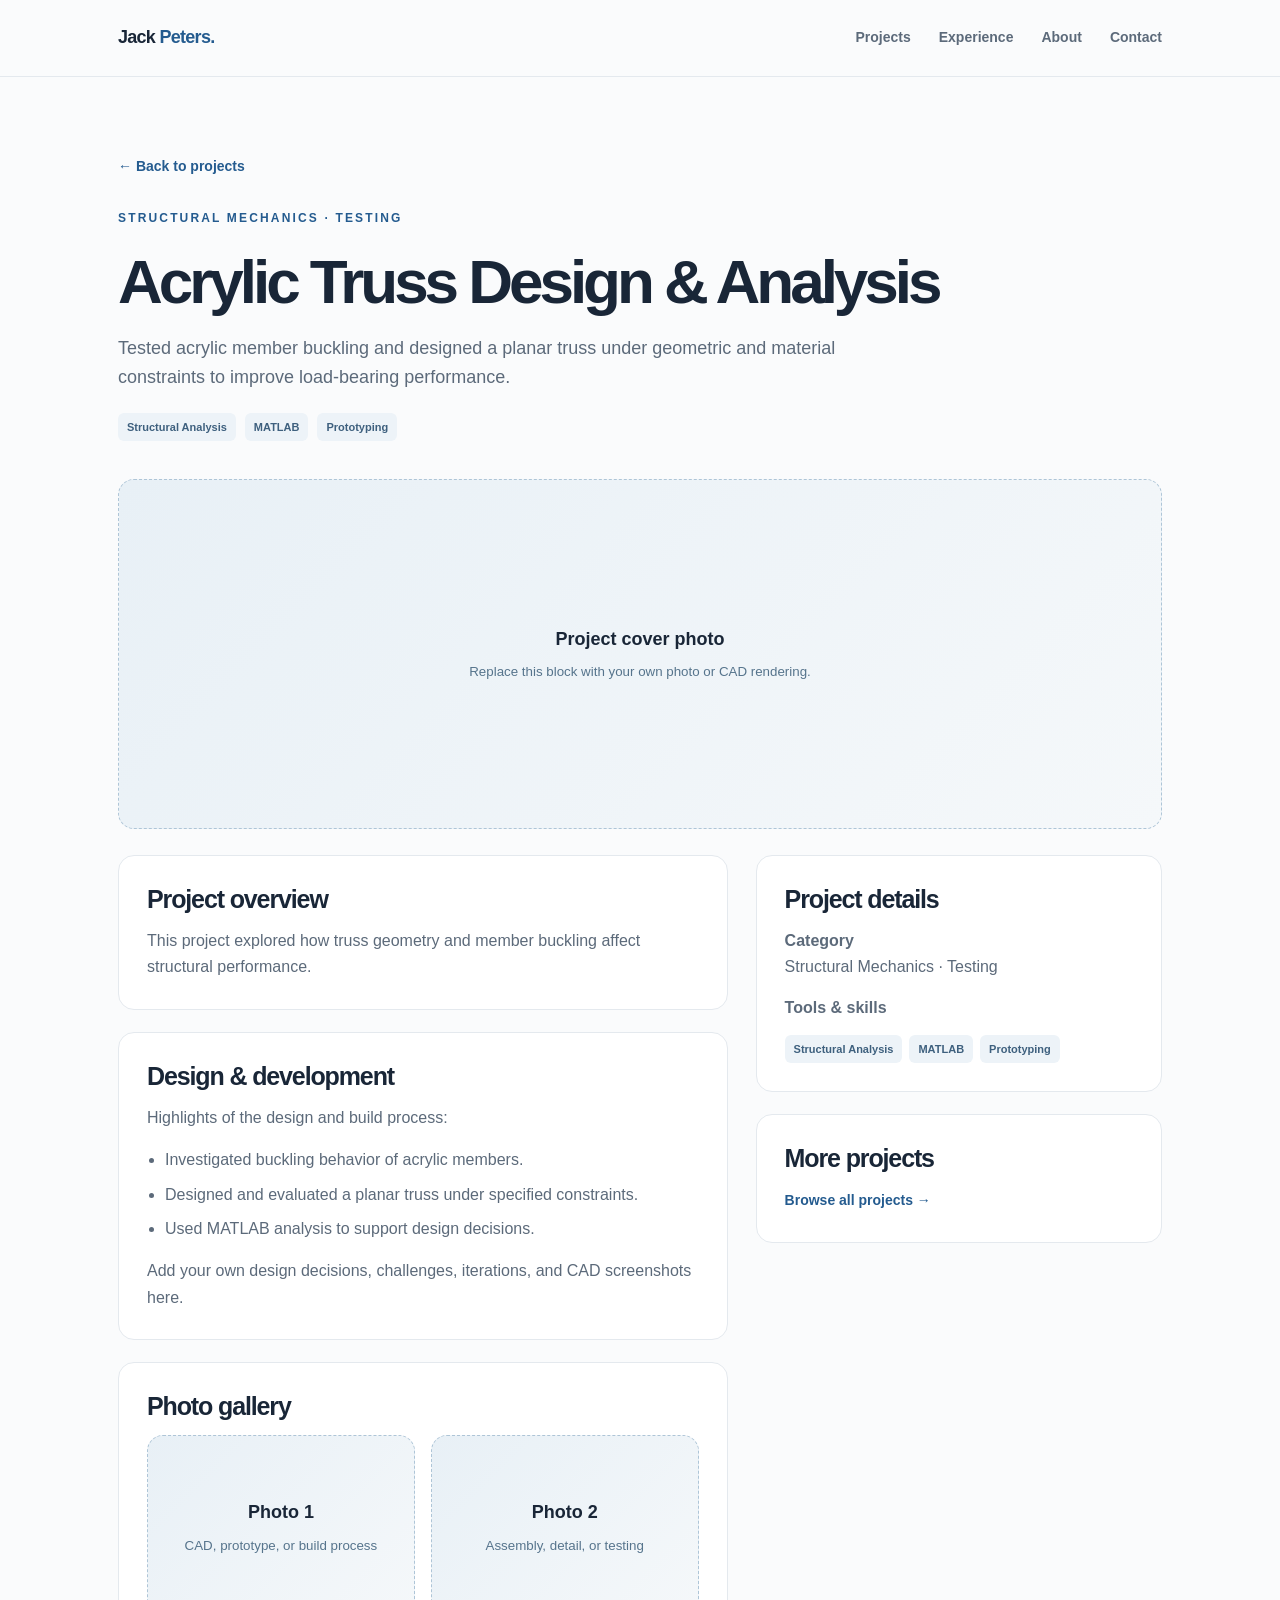
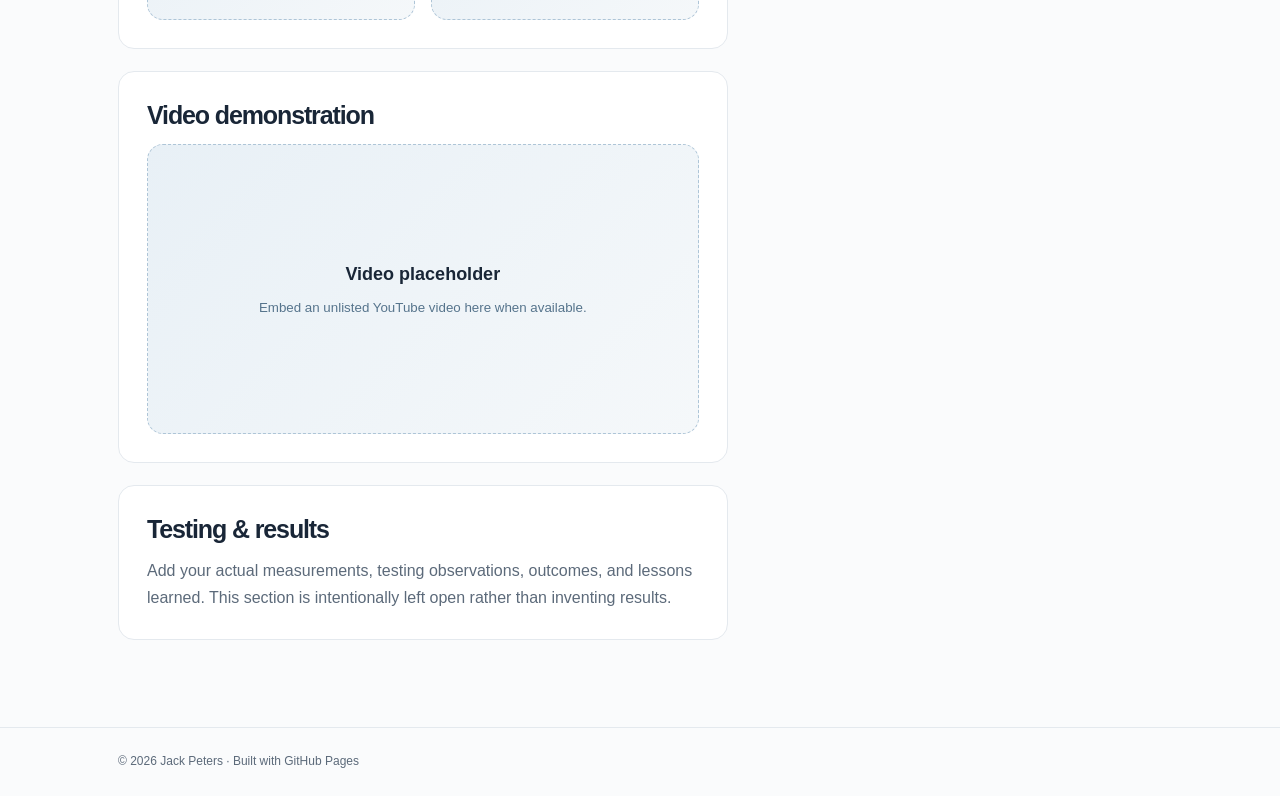
==== projects/acrylic-truss.html @ cb215202 "Rename acrylic-truss.html to acrylic-truss.html" ====
<!doctype html><html lang="en"><head><meta charset="utf-8"><meta name="viewport" content="width=device-width, initial-scale=1"><meta name="description" content="Acrylic Truss Design & Analysis — engineering project by Jack Peters"><title>Acrylic Truss Design & Analysis | Jack Peters</title><link rel="stylesheet" href="../styles.css"></head><body>
<header><div class="wrap nav"><a class="brand" href="../index.html#home">Jack<span> Peters.</span></a><nav class="navlinks" aria-label="Main navigation"><a href="../index.html#projects">Projects</a><a href="../index.html#experience">Experience</a><a href="../index.html#about">About</a><a href="../index.html#contact">Contact</a></nav></div></header>
<main><div class="wrap"><div class="page-hero"><a class="back" href="../index.html#projects">← Back to projects</a><div class="eyebrow" style="margin-top:30px">Structural Mechanics · Testing</div><h1>Acrylic Truss Design & Analysis</h1><p class="page-summary">Tested acrylic member buckling and designed a planar truss under geometric and material constraints to improve load-bearing performance.</p><div class="meta"><span class="tag">Structural Analysis</span><span class="tag">MATLAB</span><span class="tag">Prototyping</span></div></div>
<div class="media-placeholder" style="min-height:350px;margin-bottom:26px"><div><strong>Project cover photo</strong><small>Replace this block with your own photo or CAD rendering.</small></div></div>
<div class="detail-grid"><div><div class="content-block"><h2>Project overview</h2><p>This project explored how truss geometry and member buckling affect structural performance.</p></div><div class="content-block"><h2>Design & development</h2><p>Highlights of the design and build process:</p><ul class="detail-list"><li>Investigated buckling behavior of acrylic members.</li><li>Designed and evaluated a planar truss under specified constraints.</li><li>Used MATLAB analysis to support design decisions.</li></ul><p>Add your own design decisions, challenges, iterations, and CAD screenshots here.</p></div><div class="content-block"><h2>Photo gallery</h2><div class="gallery"><div class="media-placeholder"><div><strong>Photo 1</strong><small>CAD, prototype, or build process</small></div></div><div class="media-placeholder"><div><strong>Photo 2</strong><small>Assembly, detail, or testing</small></div></div></div></div><div class="content-block"><h2>Video demonstration</h2><div class="media-placeholder"><div><strong>Video placeholder</strong><small>Embed an unlisted YouTube video here when available.</small></div></div></div><div class="content-block"><h2>Testing & results</h2><p>Add your actual measurements, testing observations, outcomes, and lessons learned. This section is intentionally left open rather than inventing results.</p></div></div>
<aside><div class="content-block"><h2>Project details</h2><p><strong>Category</strong><br>Structural Mechanics · Testing</p><p><strong>Tools & skills</strong></p><div class="tags"><span class="tag">Structural Analysis</span><span class="tag">MATLAB</span><span class="tag">Prototyping</span></div></div><div class="content-block"><h2>More projects</h2><p><a class="textlink" href="../index.html#projects">Browse all projects →</a></p></div></aside></div></div></main>
<footer style="margin-top:65px"><div class="wrap">© <span id="year">2026</span> Jack Peters · Built with GitHub Pages</div></footer><script>document.getElementById('year').textContent=new Date().getFullYear();</script></body></html>
---- styles.css ----
:root{--bg:#fafbfc;--surface:#fff;--ink:#192637;--muted:#5c6a7a;--line:#e4e9ee;--blue:#245b8f;--pale:#edf3f8;--radius:16px}
    *{box-sizing:border-box}html{scroll-behavior:smooth}body{margin:0;background:var(--bg);color:var(--ink);font-family:Inter,-apple-system,BlinkMacSystemFont,"Segoe UI",sans-serif;line-height:1.65;-webkit-font-smoothing:antialiased}
    a{color:inherit;text-decoration:none}a:focus-visible,button:focus-visible{outline:3px solid #7baed9;outline-offset:4px} .wrap{max-width:1100px;margin:auto;padding:0 28px}
    header{background:rgba(250,251,252,.95);border-bottom:1px solid var(--line);position:sticky;top:0;z-index:10;backdrop-filter:blur(12px)}
    .nav{min-height:76px;display:flex;justify-content:space-between;align-items:center;gap:22px}.brand{font-size:18px;font-weight:750;letter-spacing:-.04em}.brand span{color:var(--blue)}
    .navlinks{display:flex;gap:28px;align-items:center;font-size:14px;font-weight:600;color:var(--muted)}.navlinks a:hover,.textlink:hover{color:var(--blue)}
    .hero{padding:110px 0 96px;display:grid;grid-template-columns:1.35fr .65fr;gap:50px;align-items:center}.eyebrow{text-transform:uppercase;letter-spacing:.18em;color:var(--blue);font-size:12px;font-weight:750}
    h1{font-size:clamp(46px,6.8vw,80px);line-height:1.07;letter-spacing:-.065em;margin:16px 0 22px;font-weight:760}h1 span{color:var(--blue)}
    .intro{font-size:19px;color:var(--muted);max-width:640px;line-height:1.75}.actions{display:flex;gap:12px;flex-wrap:wrap;margin-top:32px}.btn{display:inline-flex;align-items:center;justify-content:center;padding:12px 19px;border:1px solid var(--ink);border-radius:9px;font-weight:650;font-size:14px;transition:transform .15s,background .15s}.btn:hover{transform:translateY(-2px)}.btn.primary{background:var(--ink);color:#fff}.btn.secondary{background:#fff}
    .hero-art{aspect-ratio:1;position:relative;background:linear-gradient(145deg,#f1f5f8,#e8f0f6);border:1px solid #dfe7ed;border-radius:24px;display:grid;place-items:center;overflow:hidden}.hero-art:before,.hero-art:after{content:"";position:absolute;border:1px solid #c7d9e7;border-radius:50%;width:80%;aspect-ratio:1}.hero-art:after{width:57%}.hero-art svg{width:70%;position:relative;z-index:1}.hero-art small{position:absolute;bottom:22px;left:24px;color:#62788b;letter-spacing:.13em;font-size:10px;font-weight:700}
    section{padding:70px 0;scroll-margin-top:85px}.section-top{display:flex;align-items:end;justify-content:space-between;gap:16px;margin-bottom:30px}h2{font-size:clamp(30px,4vw,41px);line-height:1.2;letter-spacing:-.045em;margin:10px 0 0}.section-note{font-size:14px;color:var(--muted);max-width:420px;margin:0}
    .projects{display:grid;grid-template-columns:repeat(2,minmax(0,1fr));gap:22px}.project{background:var(--surface);border:1px solid var(--line);border-radius:var(--radius);overflow:hidden;transition:transform .2s,box-shadow .2s}.project:hover{transform:translateY(-4px);box-shadow:0 12px 34px rgba(30,57,83,.08)}
    .visual{height:210px;background:linear-gradient(135deg,#e8f0f6,#f4f7fa);display:flex;align-items:center;justify-content:center;position:relative;overflow:hidden}.visual svg{width:70%;height:78%;opacity:.85}.visual .photo-note{position:absolute;bottom:12px;right:15px;font-size:10px;letter-spacing:.08em;text-transform:uppercase;color:#6a7d8d;background:rgba(255,255,255,.75);padding:5px 8px;border-radius:5px}
    .project-body{padding:24px}.project h3{margin:0 0 10px;font-size:21px;letter-spacing:-.03em}.project p{color:var(--muted);font-size:14px;margin:0 0 18px}.tags{display:flex;flex-wrap:wrap;gap:7px}.tag{background:var(--pale);color:#3e607e;padding:5px 9px;border-radius:6px;font-size:11px;font-weight:650}
    .split{display:grid;grid-template-columns:1fr 1fr;gap:32px}.panel{background:white;border:1px solid var(--line);border-radius:var(--radius);padding:29px}.panel h3{font-size:20px;letter-spacing:-.03em;margin:0 0 12px}.panel p{color:var(--muted);font-size:14px;margin:0 0 14px}.panel p:last-child{margin-bottom:0}.role{border-top:1px solid var(--line);padding-top:18px;margin-top:18px}.role strong{display:block}.role small{display:block;color:var(--muted);font-size:12px;margin:3px 0 8px}.role p{margin:0}.skill-list{display:flex;flex-wrap:wrap;gap:8px;margin-top:18px}
    .contact{border-top:1px solid var(--line);padding:76px 0 92px}.contact h2{margin-bottom:12px}.contact p{color:var(--muted);max-width:560px}.contact-links{display:flex;flex-wrap:wrap;gap:20px;margin-top:26px}.textlink{color:var(--blue);font-weight:650;font-size:14px}footer{border-top:1px solid var(--line);padding:24px 0;color:var(--muted);font-size:12px}
    @media(max-width:780px){.hero{grid-template-columns:1fr;padding:74px 0 55px}.hero-art{max-width:340px;width:100%}.split{grid-template-columns:1fr}.navlinks{gap:14px;font-size:12px}.section-top{display:block}.section-note{margin-top:12px}}
    @media(max-width:560px){.wrap{padding:0 19px}.nav{min-height:66px}.navlinks a:nth-child(2){display:none}.projects{grid-template-columns:1fr}.hero{gap:30px}section{padding:50px 0}.visual{height:185px}.intro{font-size:17px}}
    @media(prefers-reduced-motion:reduce){html{scroll-behavior:auto}*,*:before,*:after{transition:none!important}}
  
.project{display:block;color:inherit}.project:focus-visible{outline:3px solid #7baed9;outline-offset:4px}.project .view-project{display:inline-block;margin-top:17px;color:var(--blue);font-size:13px;font-weight:700}
.page-hero{padding:76px 0 38px}.back{font-size:14px;color:var(--blue);font-weight:650}.page-hero h1{font-size:clamp(38px,5vw,62px);margin:20px 0 14px}.page-summary{font-size:18px;color:var(--muted);max-width:780px}.meta{display:flex;flex-wrap:wrap;gap:9px;margin-top:20px}.detail-grid{display:grid;grid-template-columns:1.5fr 1fr;gap:28px}.content-block{background:#fff;border:1px solid var(--line);border-radius:16px;padding:28px;margin-bottom:22px}.content-block h2{font-size:25px;margin:0 0 14px}.content-block p{color:var(--muted);margin:0 0 14px}.content-block p:last-child{margin:0}.media-placeholder{min-height:290px;background:linear-gradient(135deg,#e8f0f6,#f5f8fa);border:1px dashed #aec5d7;border-radius:16px;display:flex;align-items:center;justify-content:center;text-align:center;padding:30px;color:#56748c}.media-placeholder strong{display:block;font-size:18px;color:var(--ink)}.media-placeholder small{display:block;max-width:420px;margin-top:7px}.gallery{display:grid;grid-template-columns:repeat(2,minmax(0,1fr));gap:16px}.gallery .media-placeholder{min-height:185px}.project-media{display:block;width:100%;max-height:540px;object-fit:cover;border-radius:14px}.video-wrap{position:relative;aspect-ratio:16/9}.video-wrap iframe{width:100%;height:100%;border:0;border-radius:14px}.helper{font-size:12px;color:var(--muted);margin-top:10px}.detail-list{padding-left:18px;color:var(--muted)}.detail-list li{margin:8px 0}
@media(max-width:780px){.detail-grid{grid-template-columns:1fr}.page-hero{padding:55px 0 25px}}@media(max-width:560px){.gallery{grid-template-columns:1fr}}
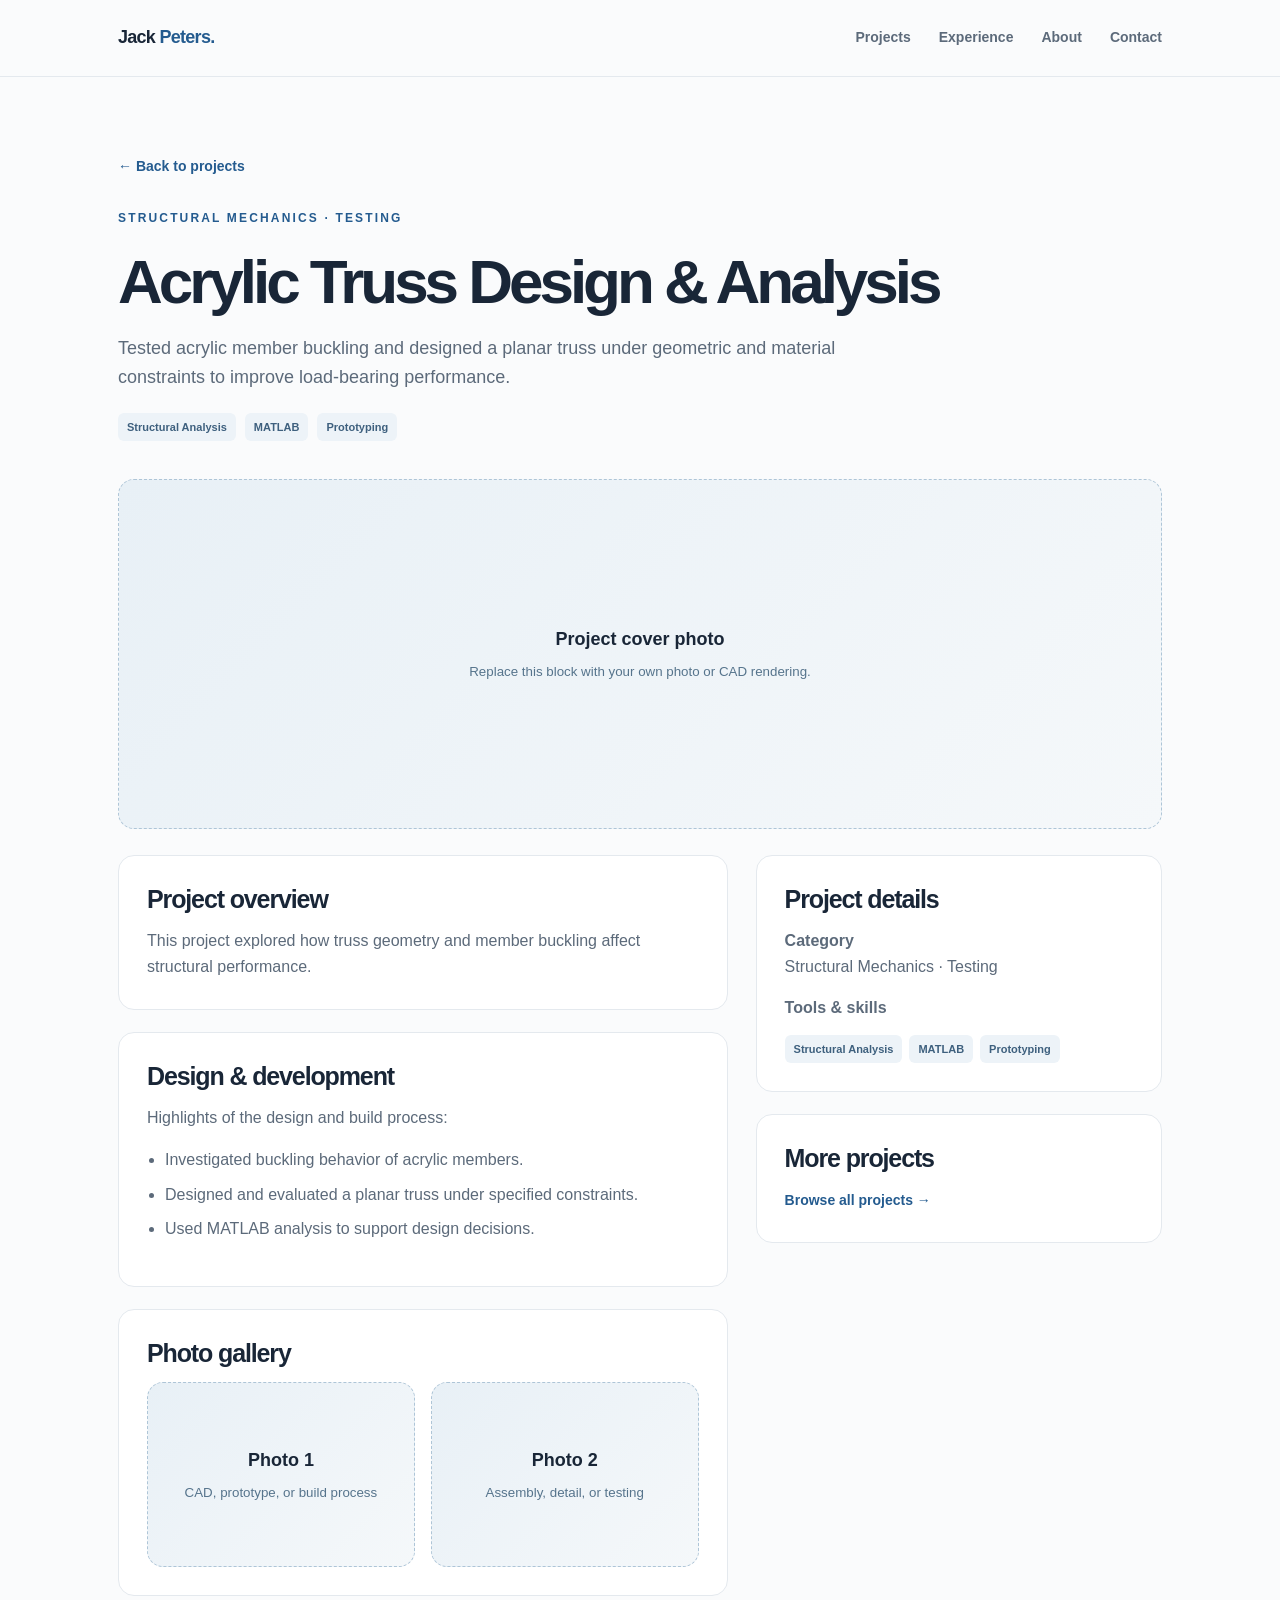
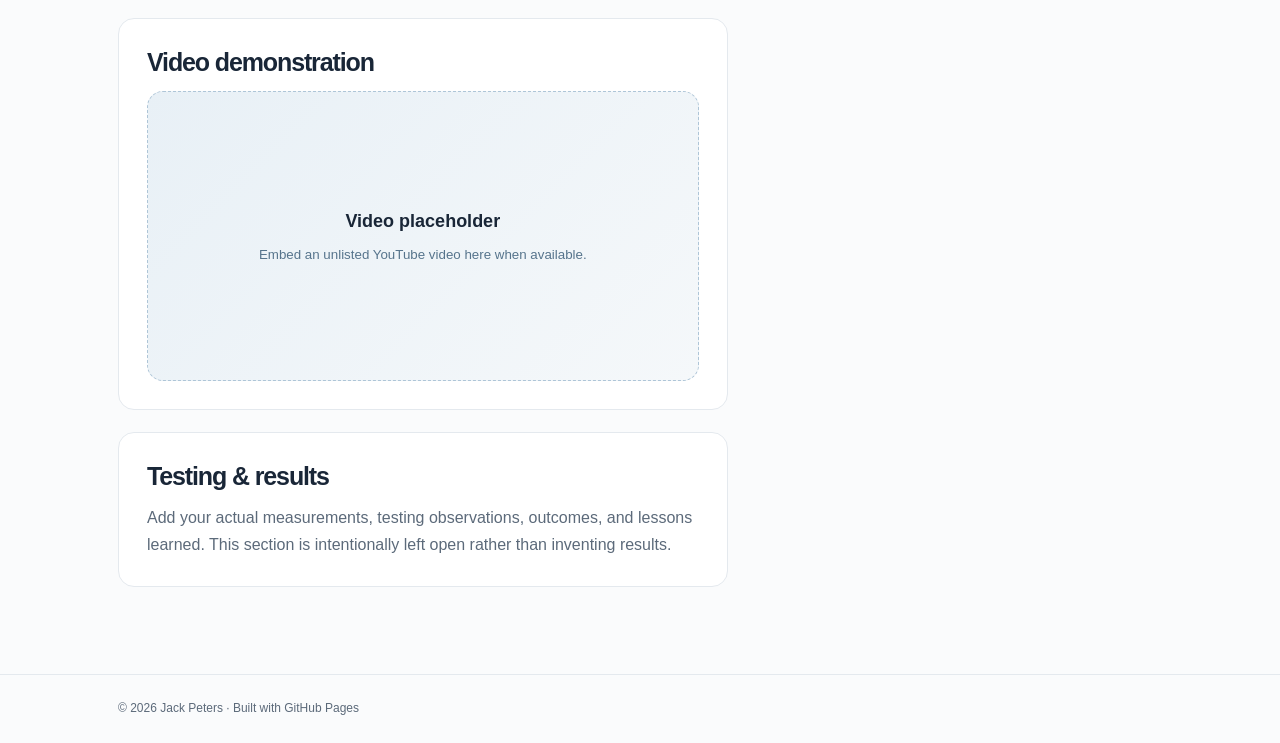
==== commit 23a17d33: "Update acrylic-truss.html" ====
--- a/projects/acrylic-truss.html
+++ b/projects/acrylic-truss.html
@@ -2,6 +2,6 @@
 <header><div class="wrap nav"><a class="brand" href="../index.html#home">Jack<span> Peters.</span></a><nav class="navlinks" aria-label="Main navigation"><a href="../index.html#projects">Projects</a><a href="../index.html#experience">Experience</a><a href="../index.html#about">About</a><a href="../index.html#contact">Contact</a></nav></div></header>
 <main><div class="wrap"><div class="page-hero"><a class="back" href="../index.html#projects">← Back to projects</a><div class="eyebrow" style="margin-top:30px">Structural Mechanics · Testing</div><h1>Acrylic Truss Design & Analysis</h1><p class="page-summary">Tested acrylic member buckling and designed a planar truss under geometric and material constraints to improve load-bearing performance.</p><div class="meta"><span class="tag">Structural Analysis</span><span class="tag">MATLAB</span><span class="tag">Prototyping</span></div></div>
 <div class="media-placeholder" style="min-height:350px;margin-bottom:26px"><div><strong>Project cover photo</strong><small>Replace this block with your own photo or CAD rendering.</small></div></div>
-<div class="detail-grid"><div><div class="content-block"><h2>Project overview</h2><p>This project explored how truss geometry and member buckling affect structural performance.</p></div><div class="content-block"><h2>Design & development</h2><p>Highlights of the design and build process:</p><ul class="detail-list"><li>Investigated buckling behavior of acrylic members.</li><li>Designed and evaluated a planar truss under specified constraints.</li><li>Used MATLAB analysis to support design decisions.</li></ul><p>Add your own design decisions, challenges, iterations, and CAD screenshots here.</p></div><div class="content-block"><h2>Photo gallery</h2><div class="gallery"><div class="media-placeholder"><div><strong>Photo 1</strong><small>CAD, prototype, or build process</small></div></div><div class="media-placeholder"><div><strong>Photo 2</strong><small>Assembly, detail, or testing</small></div></div></div></div><div class="content-block"><h2>Video demonstration</h2><div class="media-placeholder"><div><strong>Video placeholder</strong><small>Embed an unlisted YouTube video here when available.</small></div></div></div><div class="content-block"><h2>Testing & results</h2><p>Add your actual measurements, testing observations, outcomes, and lessons learned. This section is intentionally left open rather than inventing results.</p></div></div>
+<div class="detail-grid"><div><div class="content-block"><h2>Project overview</h2><p>This project explored how truss geometry and member buckling affect structural performance.</p></div><div class="content-block"><h2>Design & development</h2><p>Highlights of the design and build process:</p><ul class="detail-list"><li>Investigated buckling behavior of acrylic members.</li><li>Designed and evaluated a planar truss under specified constraints.</li><li>Used MATLAB analysis to support design decisions.</li></ul></div><div class="content-block"><h2>Photo gallery</h2><div class="gallery"><div class="media-placeholder"><div><strong>Photo 1</strong><small>CAD, prototype, or build process</small></div></div><div class="media-placeholder"><div><strong>Photo 2</strong><small>Assembly, detail, or testing</small></div></div></div></div><div class="content-block"><h2>Video demonstration</h2><div class="media-placeholder"><div><strong>Video placeholder</strong><small>Embed an unlisted YouTube video here when available.</small></div></div></div><div class="content-block"><h2>Testing & results</h2><p>Add your actual measurements, testing observations, outcomes, and lessons learned. This section is intentionally left open rather than inventing results.</p></div></div>
 <aside><div class="content-block"><h2>Project details</h2><p><strong>Category</strong><br>Structural Mechanics · Testing</p><p><strong>Tools & skills</strong></p><div class="tags"><span class="tag">Structural Analysis</span><span class="tag">MATLAB</span><span class="tag">Prototyping</span></div></div><div class="content-block"><h2>More projects</h2><p><a class="textlink" href="../index.html#projects">Browse all projects →</a></p></div></aside></div></div></main>
 <footer style="margin-top:65px"><div class="wrap">© <span id="year">2026</span> Jack Peters · Built with GitHub Pages</div></footer><script>document.getElementById('year').textContent=new Date().getFullYear();</script></body></html>
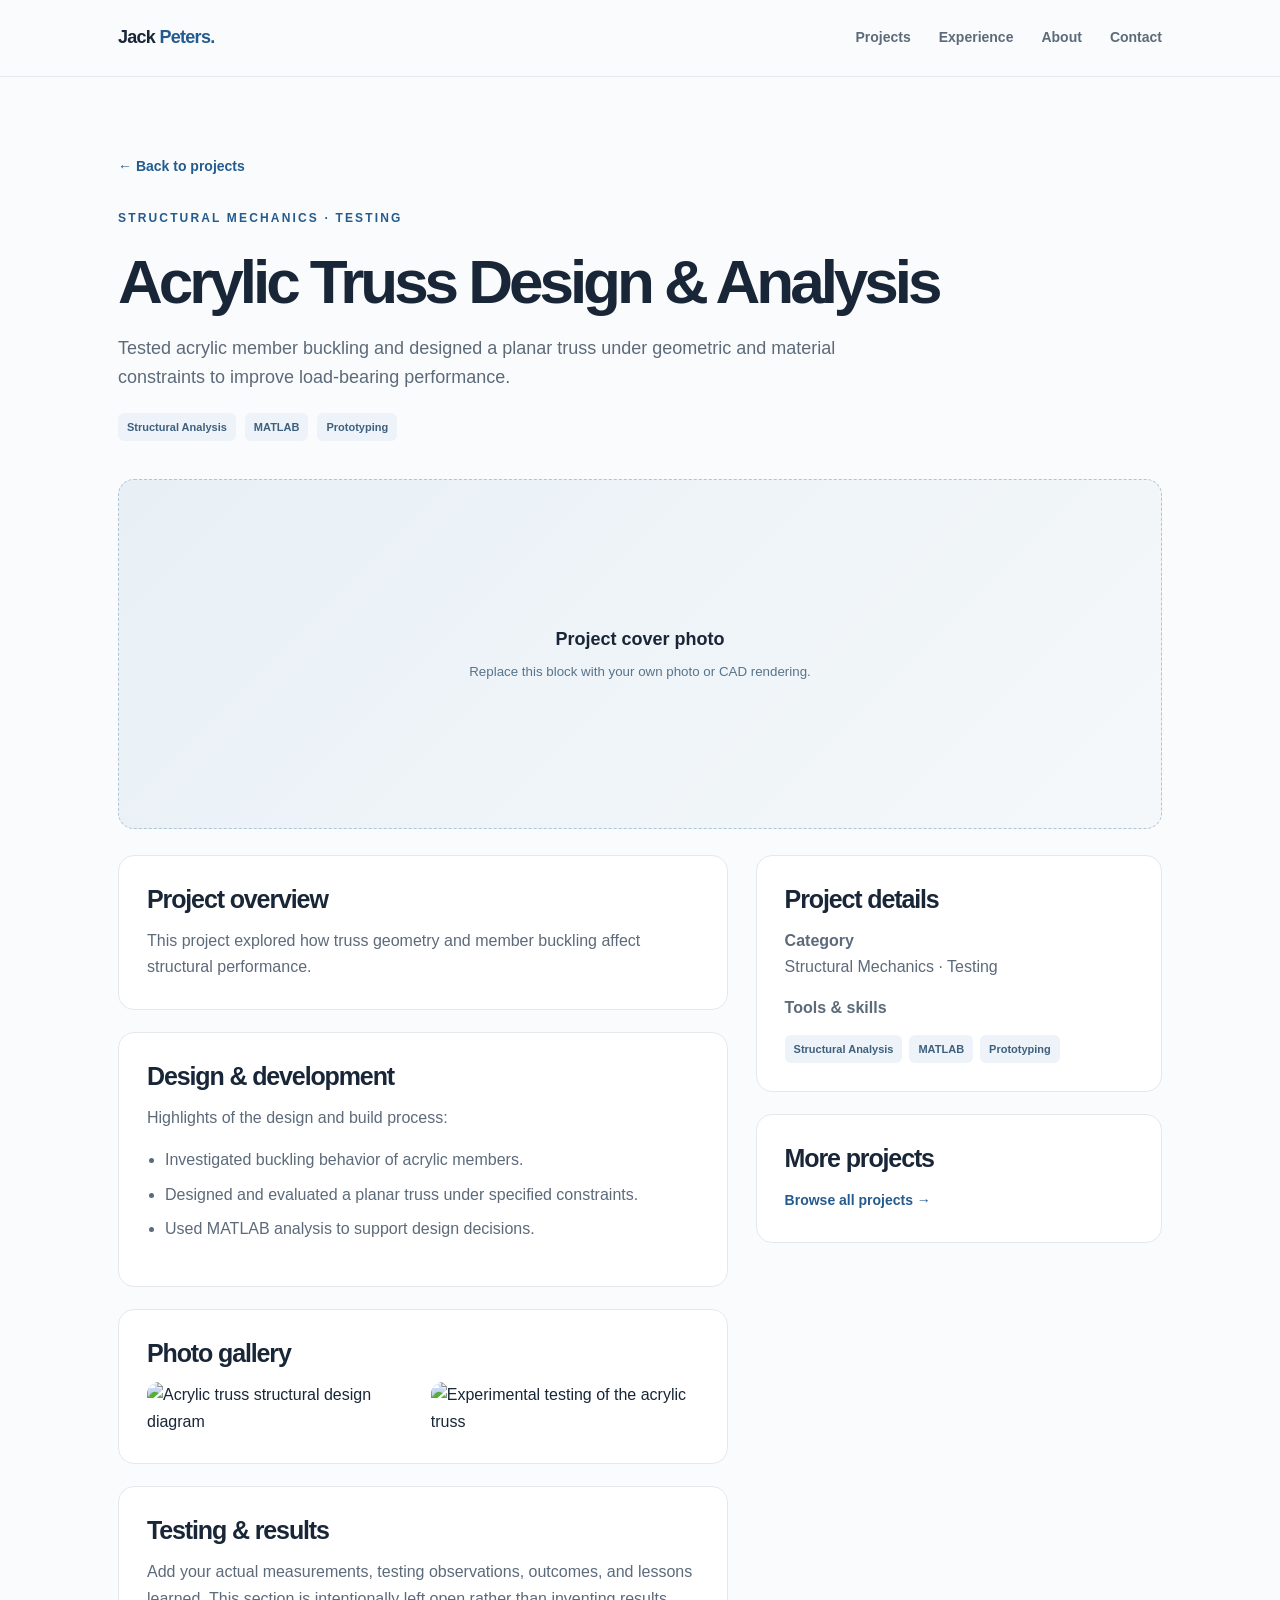
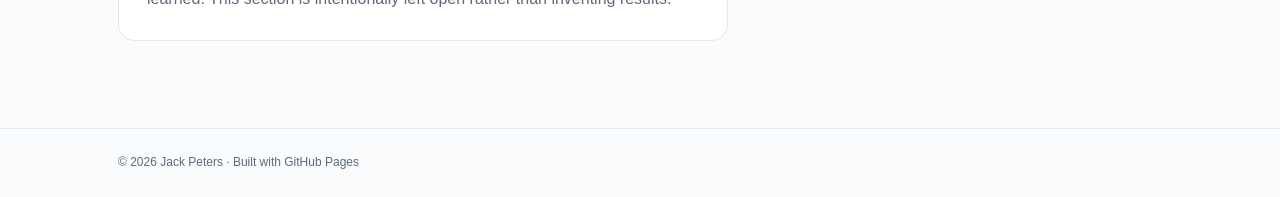
==== commit 57c93123: "Revise acrylic truss project HTML structure Updated the acrylic truss project HTML file with detaile" ====
--- a/projects/acrylic-truss.html
+++ b/projects/acrylic-truss.html
@@ -1,7 +1,193 @@
-<!doctype html><html lang="en"><head><meta charset="utf-8"><meta name="viewport" content="width=device-width, initial-scale=1"><meta name="description" content="Acrylic Truss Design & Analysis — engineering project by Jack Peters"><title>Acrylic Truss Design & Analysis | Jack Peters</title><link rel="stylesheet" href="../styles.css"></head><body>
-<header><div class="wrap nav"><a class="brand" href="../index.html#home">Jack<span> Peters.</span></a><nav class="navlinks" aria-label="Main navigation"><a href="../index.html#projects">Projects</a><a href="../index.html#experience">Experience</a><a href="../index.html#about">About</a><a href="../index.html#contact">Contact</a></nav></div></header>
-<main><div class="wrap"><div class="page-hero"><a class="back" href="../index.html#projects">← Back to projects</a><div class="eyebrow" style="margin-top:30px">Structural Mechanics · Testing</div><h1>Acrylic Truss Design & Analysis</h1><p class="page-summary">Tested acrylic member buckling and designed a planar truss under geometric and material constraints to improve load-bearing performance.</p><div class="meta"><span class="tag">Structural Analysis</span><span class="tag">MATLAB</span><span class="tag">Prototyping</span></div></div>
-<div class="media-placeholder" style="min-height:350px;margin-bottom:26px"><div><strong>Project cover photo</strong><small>Replace this block with your own photo or CAD rendering.</small></div></div>
-<div class="detail-grid"><div><div class="content-block"><h2>Project overview</h2><p>This project explored how truss geometry and member buckling affect structural performance.</p></div><div class="content-block"><h2>Design & development</h2><p>Highlights of the design and build process:</p><ul class="detail-list"><li>Investigated buckling behavior of acrylic members.</li><li>Designed and evaluated a planar truss under specified constraints.</li><li>Used MATLAB analysis to support design decisions.</li></ul></div><div class="content-block"><h2>Photo gallery</h2><div class="gallery"><div class="media-placeholder"><div><strong>Photo 1</strong><small>CAD, prototype, or build process</small></div></div><div class="media-placeholder"><div><strong>Photo 2</strong><small>Assembly, detail, or testing</small></div></div></div></div><div class="content-block"><h2>Video demonstration</h2><div class="media-placeholder"><div><strong>Video placeholder</strong><small>Embed an unlisted YouTube video here when available.</small></div></div></div><div class="content-block"><h2>Testing & results</h2><p>Add your actual measurements, testing observations, outcomes, and lessons learned. This section is intentionally left open rather than inventing results.</p></div></div>
-<aside><div class="content-block"><h2>Project details</h2><p><strong>Category</strong><br>Structural Mechanics · Testing</p><p><strong>Tools & skills</strong></p><div class="tags"><span class="tag">Structural Analysis</span><span class="tag">MATLAB</span><span class="tag">Prototyping</span></div></div><div class="content-block"><h2>More projects</h2><p><a class="textlink" href="../index.html#projects">Browse all projects →</a></p></div></aside></div></div></main>
-<footer style="margin-top:65px"><div class="wrap">© <span id="year">2026</span> Jack Peters · Built with GitHub Pages</div></footer><script>document.getElementById('year').textContent=new Date().getFullYear();</script></body></html>
+
+<!doctype html>
+<html lang="en">
+<head>
+  <meta charset="utf-8">
+  <meta name="viewport" content="width=device-width, initial-scale=1">
+  <meta name="description" content="Acrylic Truss Design & Analysis — engineering project by Jack Peters">
+  <title>Acrylic Truss Design & Analysis | Jack Peters</title>
+  <link rel="stylesheet" href="../styles.css">
+</head>
+
+<body>
+
+<header>
+  <div class="wrap nav">
+    <a class="brand" href="../index.html#home">
+      Jack<span> Peters.</span>
+    </a>
+
+    <nav class="navlinks" aria-label="Main navigation">
+      <a href="../index.html#projects">Projects</a>
+      <a href="../index.html#experience">Experience</a>
+      <a href="../index.html#about">About</a>
+      <a href="../index.html#contact">Contact</a>
+    </nav>
+  </div>
+</header>
+
+<main>
+  <div class="wrap">
+
+    <div class="page-hero">
+      <a class="back" href="../index.html#projects">
+        ← Back to projects
+      </a>
+
+      <div class="eyebrow" style="margin-top:30px">
+        Structural Mechanics · Testing
+      </div>
+
+      <h1>Acrylic Truss Design & Analysis</h1>
+
+      <p class="page-summary">
+        Tested acrylic member buckling and designed a planar
+        truss under geometric and material constraints to
+        improve load-bearing performance.
+      </p>
+
+      <div class="meta">
+        <span class="tag">Structural Analysis</span>
+        <span class="tag">MATLAB</span>
+        <span class="tag">Prototyping</span>
+      </div>
+    </div>
+
+    <!-- Project Cover Photo -->
+    <div class="media-placeholder"
+         style="min-height:350px;margin-bottom:26px">
+      <div>
+        <strong>Project cover photo</strong>
+        <small>
+          Replace this block with your own photo or CAD rendering.
+        </small>
+      </div>
+    </div>
+
+    <div class="detail-grid">
+      <div>
+
+        <!-- Project Overview -->
+        <div class="content-block">
+          <h2>Project overview</h2>
+          <p>
+            This project explored how truss geometry and
+            member buckling affect structural performance.
+          </p>
+        </div>
+
+        <!-- Design & Development -->
+        <div class="content-block">
+          <h2>Design & development</h2>
+
+          <p>
+            Highlights of the design and build process:
+          </p>
+
+          <ul class="detail-list">
+            <li>
+              Investigated buckling behavior of acrylic members.
+            </li>
+            <li>
+              Designed and evaluated a planar truss under
+              specified constraints.
+            </li>
+            <li>
+              Used MATLAB analysis to support design decisions.
+            </li>
+          </ul>
+        </div>
+
+        <!-- Photo Gallery -->
+        <div class="content-block">
+          <h2>Photo gallery</h2>
+
+          <div class="gallery">
+
+            <!-- Photo 1: Truss Diagram -->
+            <div>
+              <img
+                src="TRUSS_DIAGRAM.png"
+                alt="Acrylic truss structural design diagram"
+                style="width:100%;height:auto;display:block;border-radius:12px;"
+                loading="lazy"
+              >
+            </div>
+
+            <!-- Photo 2: Truss Testing -->
+            <div>
+              <img
+                src="TRUSS_TESTING.png"
+                alt="Experimental testing of the acrylic truss"
+                style="width:100%;height:auto;display:block;border-radius:12px;"
+                loading="lazy"
+              >
+            </div>
+
+          </div>
+        </div>
+
+        <!-- Testing & Results -->
+        <div class="content-block">
+          <h2>Testing & results</h2>
+
+          <p>
+            Add your actual measurements, testing observations,
+            outcomes, and lessons learned. This section is
+            intentionally left open rather than inventing results.
+          </p>
+        </div>
+
+      </div>
+
+      <!-- Sidebar -->
+      <aside>
+
+        <div class="content-block">
+          <h2>Project details</h2>
+
+          <p>
+            <strong>Category</strong><br>
+            Structural Mechanics · Testing
+          </p>
+
+          <p>
+            <strong>Tools & skills</strong>
+          </p>
+
+          <div class="tags">
+            <span class="tag">Structural Analysis</span>
+            <span class="tag">MATLAB</span>
+            <span class="tag">Prototyping</span>
+          </div>
+        </div>
+
+        <div class="content-block">
+          <h2>More projects</h2>
+
+          <p>
+            <a class="textlink" href="../index.html#projects">
+              Browse all projects →
+            </a>
+          </p>
+        </div>
+
+      </aside>
+    </div>
+
+  </div>
+</main>
+
+<footer style="margin-top:65px">
+  <div class="wrap">
+    © <span id="year">2026</span> Jack Peters · Built with GitHub Pages
+  </div>
+</footer>
+
+<script>
+  document.getElementById('year').textContent =
+    new Date().getFullYear();
+</script>
+
+</body>
+</html>
--- a/styles.css
+++ b/styles.css
@@ -22,3 +22,63 @@
 .project{display:block;color:inherit}.project:focus-visible{outline:3px solid #7baed9;outline-offset:4px}.project .view-project{display:inline-block;margin-top:17px;color:var(--blue);font-size:13px;font-weight:700}
 .page-hero{padding:76px 0 38px}.back{font-size:14px;color:var(--blue);font-weight:650}.page-hero h1{font-size:clamp(38px,5vw,62px);margin:20px 0 14px}.page-summary{font-size:18px;color:var(--muted);max-width:780px}.meta{display:flex;flex-wrap:wrap;gap:9px;margin-top:20px}.detail-grid{display:grid;grid-template-columns:1.5fr 1fr;gap:28px}.content-block{background:#fff;border:1px solid var(--line);border-radius:16px;padding:28px;margin-bottom:22px}.content-block h2{font-size:25px;margin:0 0 14px}.content-block p{color:var(--muted);margin:0 0 14px}.content-block p:last-child{margin:0}.media-placeholder{min-height:290px;background:linear-gradient(135deg,#e8f0f6,#f5f8fa);border:1px dashed #aec5d7;border-radius:16px;display:flex;align-items:center;justify-content:center;text-align:center;padding:30px;color:#56748c}.media-placeholder strong{display:block;font-size:18px;color:var(--ink)}.media-placeholder small{display:block;max-width:420px;margin-top:7px}.gallery{display:grid;grid-template-columns:repeat(2,minmax(0,1fr));gap:16px}.gallery .media-placeholder{min-height:185px}.project-media{display:block;width:100%;max-height:540px;object-fit:cover;border-radius:14px}.video-wrap{position:relative;aspect-ratio:16/9}.video-wrap iframe{width:100%;height:100%;border:0;border-radius:14px}.helper{font-size:12px;color:var(--muted);margin-top:10px}.detail-list{padding-left:18px;color:var(--muted)}.detail-list li{margin:8px 0}
 @media(max-width:780px){.detail-grid{grid-template-columns:1fr}.page-hero{padding:55px 0 25px}}@media(max-width:560px){.gallery{grid-template-columns:1fr}}
+
+/* EXPANDABLE PROJECT IMAGES */
+
+.expandable-image {
+  cursor: zoom-in;
+  transition: transform 0.2s ease;
+}
+
+.expandable-image:hover {
+  transform: scale(1.02);
+}
+
+.expandable-image:focus-visible {
+  outline: 3px solid #2563eb;
+  outline-offset: 3px;
+}
+
+/* FULL-SCREEN IMAGE VIEWER */
+
+.lightbox {
+  display: none;
+  position: fixed;
+  inset: 0;
+  z-index: 9999;
+  background: rgba(0, 0, 0, 0.92);
+  align-items: center;
+  justify-content: center;
+  padding: 24px;
+  box-sizing: border-box;
+}
+
+.lightbox.active {
+  display: flex;
+}
+
+.lightbox-image {
+  display: block;
+  max-width: 95%;
+  max-height: 90vh;
+  width: auto;
+  height: auto;
+  object-fit: contain;
+  border-radius: 8px;
+}
+
+.lightbox-close {
+  position: absolute;
+  top: 16px;
+  right: 24px;
+  z-index: 10000;
+  color: white;
+  font-size: 38px;
+  background: none;
+  border: none;
+  cursor: pointer;
+}
+
+body.lightbox-open {
+  overflow: hidden;
+}
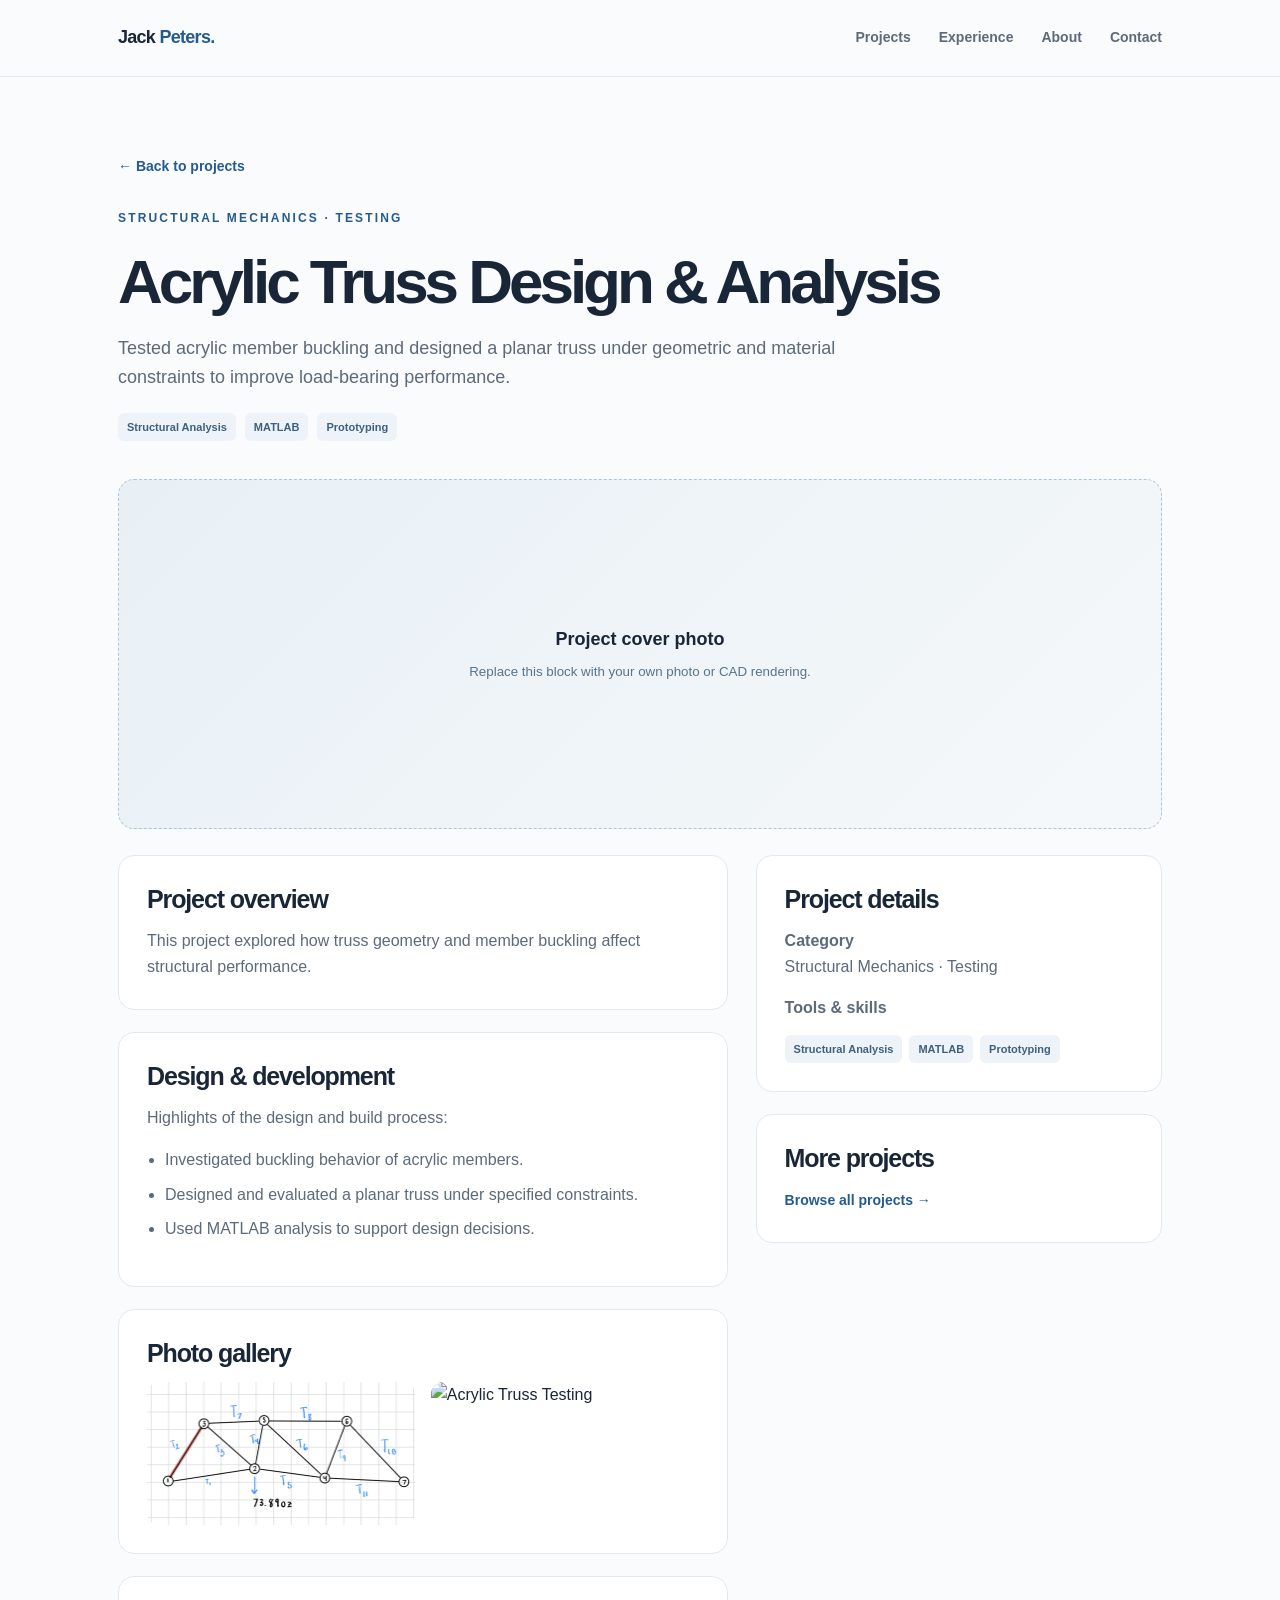
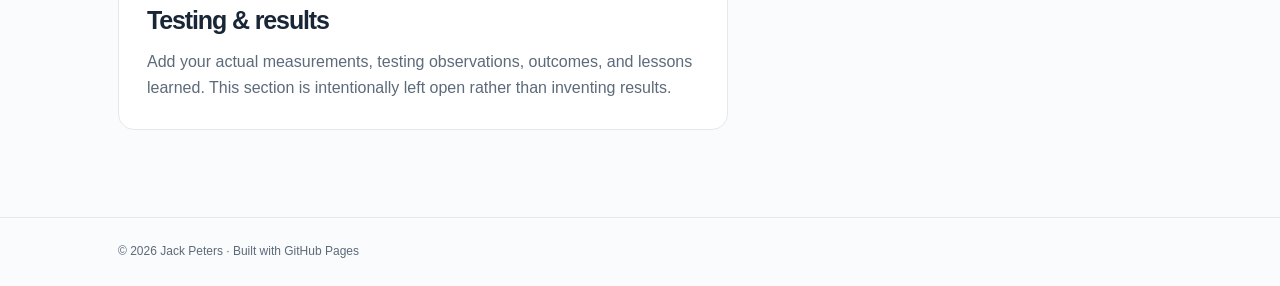
==== commit 838bf221: "Refactor HTML structure and improve semantics" ====
--- a/projects/acrylic-truss.html
+++ b/projects/acrylic-truss.html
@@ -1,193 +1,241 @@
 
 <!doctype html>
 <html lang="en">
+
 <head>
   <meta charset="utf-8">
   <meta name="viewport" content="width=device-width, initial-scale=1">
-  <meta name="description" content="Acrylic Truss Design & Analysis — engineering project by Jack Peters">
-  <title>Acrylic Truss Design & Analysis | Jack Peters</title>
+
+  <meta
+    name="description"
+    content="Acrylic Truss Design & Analysis — engineering project by Jack Peters"
+  >
+
+  <title>Acrylic Truss Design &amp; Analysis | Jack Peters</title>
+
   <link rel="stylesheet" href="../styles.css">
 </head>
 
 <body>
 
-<header>
-  <div class="wrap nav">
-    <a class="brand" href="../index.html#home">
-      Jack<span> Peters.</span>
-    </a>
-
-    <nav class="navlinks" aria-label="Main navigation">
-      <a href="../index.html#projects">Projects</a>
-      <a href="../index.html#experience">Experience</a>
-      <a href="../index.html#about">About</a>
-      <a href="../index.html#contact">Contact</a>
-    </nav>
-  </div>
-</header>
-
-<main>
-  <div class="wrap">
-
-    <div class="page-hero">
-      <a class="back" href="../index.html#projects">
-        ← Back to projects
+  <!-- NAVIGATION -->
+  <header>
+    <div class="wrap nav">
+
+      <a class="brand" href="../index.html#home">
+        Jack<span> Peters.</span>
       </a>
 
-      <div class="eyebrow" style="margin-top:30px">
-        Structural Mechanics · Testing
+      <nav class="navlinks" aria-label="Main navigation">
+        <a href="../index.html#projects">Projects</a>
+        <a href="../index.html#experience">Experience</a>
+        <a href="../index.html#about">About</a>
+        <a href="../index.html#contact">Contact</a>
+      </nav>
+
+    </div>
+  </header>
+
+  <main>
+    <div class="wrap">
+
+      <!-- PROJECT HEADER -->
+      <div class="page-hero">
+
+        <a class="back" href="../index.html#projects">
+          ← Back to projects
+        </a>
+
+        <div class="eyebrow" style="margin-top:30px">
+          Structural Mechanics · Testing
+        </div>
+
+        <h1>Acrylic Truss Design &amp; Analysis</h1>
+
+        <p class="page-summary">
+          Tested acrylic member buckling and designed a planar
+          truss under geometric and material constraints to
+          improve load-bearing performance.
+        </p>
+
+        <div class="meta">
+          <span class="tag">Structural Analysis</span>
+          <span class="tag">MATLAB</span>
+          <span class="tag">Prototyping</span>
+        </div>
+
       </div>
 
-      <h1>Acrylic Truss Design & Analysis</h1>
-
-      <p class="page-summary">
-        Tested acrylic member buckling and designed a planar
-        truss under geometric and material constraints to
-        improve load-bearing performance.
-      </p>
-
-      <div class="meta">
-        <span class="tag">Structural Analysis</span>
-        <span class="tag">MATLAB</span>
-        <span class="tag">Prototyping</span>
+      <!-- PROJECT COVER PHOTO PLACEHOLDER -->
+      <div
+        class="media-placeholder"
+        style="min-height:350px; margin-bottom:26px;"
+      >
+        <div>
+          <strong>Project cover photo</strong>
+          <small>
+            Replace this block with your own photo or CAD rendering.
+          </small>
+        </div>
       </div>
+
+      <!-- PROJECT CONTENT -->
+      <div class="detail-grid">
+
+        <div>
+
+          <!-- PROJECT OVERVIEW -->
+          <div class="content-block">
+
+            <h2>Project overview</h2>
+
+            <p>
+              This project explored how truss geometry and
+              member buckling affect structural performance.
+            </p>
+
+          </div>
+
+          <!-- DESIGN & DEVELOPMENT -->
+          <div class="content-block">
+
+            <h2>Design &amp; development</h2>
+
+            <p>Highlights of the design and build process:</p>
+
+            <ul class="detail-list">
+
+              <li>
+                Investigated buckling behavior of acrylic members.
+              </li>
+
+              <li>
+                Designed and evaluated a planar truss under
+                specified constraints.
+              </li>
+
+              <li>
+                Used MATLAB analysis to support design decisions.
+              </li>
+
+            </ul>
+
+          </div>
+
+          <!-- PHOTO GALLERY -->
+          <div class="content-block">
+
+            <h2>Photo gallery</h2>
+
+            <div class="gallery">
+
+              <!-- PHOTO 1: TRUSS DIAGRAM -->
+              <img
+                src="../images/TRUSS_DIAGRAM.png"
+                alt="Acrylic Truss Structural Diagram"
+                loading="lazy"
+                class="expandable-image"
+                style="
+                  display:block;
+                  width:100%;
+                  height:auto;
+                  border-radius:12px;
+                  cursor:zoom-in;
+                "
+              >
+
+              <!-- PHOTO 2: TRUSS TESTING -->
+              <img
+                src="../images/TRUSS_TESTING.png"
+                alt="Acrylic Truss Testing"
+                loading="lazy"
+                class="expandable-image"
+                style="
+                  display:block;
+                  width:100%;
+                  height:auto;
+                  border-radius:12px;
+                  cursor:zoom-in;
+                "
+              >
+
+            </div>
+
+          </div>
+
+          <!-- TESTING & RESULTS -->
+          <div class="content-block">
+
+            <h2>Testing &amp; results</h2>
+
+            <p>
+              Add your actual measurements, testing observations,
+              outcomes, and lessons learned. This section is
+              intentionally left open rather than inventing results.
+            </p>
+
+          </div>
+
+        </div>
+
+        <!-- SIDEBAR -->
+        <aside>
+
+          <div class="content-block">
+
+            <h2>Project details</h2>
+
+            <p>
+              <strong>Category</strong><br>
+              Structural Mechanics · Testing
+            </p>
+
+            <p><strong>Tools &amp; skills</strong></p>
+
+            <div class="tags">
+              <span class="tag">Structural Analysis</span>
+              <span class="tag">MATLAB</span>
+              <span class="tag">Prototyping</span>
+            </div>
+
+          </div>
+
+          <div class="content-block">
+
+            <h2>More projects</h2>
+
+            <p>
+              <a class="textlink" href="../index.html#projects">
+                Browse all projects →
+              </a>
+            </p>
+
+          </div>
+
+        </aside>
+
+      </div>
+
     </div>
-
-    <!-- Project Cover Photo -->
-    <div class="media-placeholder"
-         style="min-height:350px;margin-bottom:26px">
-      <div>
-        <strong>Project cover photo</strong>
-        <small>
-          Replace this block with your own photo or CAD rendering.
-        </small>
-      </div>
+  </main>
+
+  <!-- FOOTER -->
+  <footer style="margin-top:65px">
+
+    <div class="wrap">
+      © <span id="year">2026</span>
+      Jack Peters · Built with GitHub Pages
     </div>
 
-    <div class="detail-grid">
-      <div>
-
-        <!-- Project Overview -->
-        <div class="content-block">
-          <h2>Project overview</h2>
-          <p>
-            This project explored how truss geometry and
-            member buckling affect structural performance.
-          </p>
-        </div>
-
-        <!-- Design & Development -->
-        <div class="content-block">
-          <h2>Design & development</h2>
-
-          <p>
-            Highlights of the design and build process:
-          </p>
-
-          <ul class="detail-list">
-            <li>
-              Investigated buckling behavior of acrylic members.
-            </li>
-            <li>
-              Designed and evaluated a planar truss under
-              specified constraints.
-            </li>
-            <li>
-              Used MATLAB analysis to support design decisions.
-            </li>
-          </ul>
-        </div>
-
-        <!-- Photo Gallery -->
-        <div class="content-block">
-          <h2>Photo gallery</h2>
-
-          <div class="gallery">
-
-            <!-- Photo 1: Truss Diagram -->
-            <div>
-              <img
-                src="TRUSS_DIAGRAM.png"
-                alt="Acrylic truss structural design diagram"
-                style="width:100%;height:auto;display:block;border-radius:12px;"
-                loading="lazy"
-              >
-            </div>
-
-            <!-- Photo 2: Truss Testing -->
-            <div>
-              <img
-                src="TRUSS_TESTING.png"
-                alt="Experimental testing of the acrylic truss"
-                style="width:100%;height:auto;display:block;border-radius:12px;"
-                loading="lazy"
-              >
-            </div>
-
-          </div>
-        </div>
-
-        <!-- Testing & Results -->
-        <div class="content-block">
-          <h2>Testing & results</h2>
-
-          <p>
-            Add your actual measurements, testing observations,
-            outcomes, and lessons learned. This section is
-            intentionally left open rather than inventing results.
-          </p>
-        </div>
-
-      </div>
-
-      <!-- Sidebar -->
-      <aside>
-
-        <div class="content-block">
-          <h2>Project details</h2>
-
-          <p>
-            <strong>Category</strong><br>
-            Structural Mechanics · Testing
-          </p>
-
-          <p>
-            <strong>Tools & skills</strong>
-          </p>
-
-          <div class="tags">
-            <span class="tag">Structural Analysis</span>
-            <span class="tag">MATLAB</span>
-            <span class="tag">Prototyping</span>
-          </div>
-        </div>
-
-        <div class="content-block">
-          <h2>More projects</h2>
-
-          <p>
-            <a class="textlink" href="../index.html#projects">
-              Browse all projects →
-            </a>
-          </p>
-        </div>
-
-      </aside>
-    </div>
-
-  </div>
-</main>
-
-<footer style="margin-top:65px">
-  <div class="wrap">
-    © <span id="year">2026</span> Jack Peters · Built with GitHub Pages
-  </div>
-</footer>
-
-<script>
-  document.getElementById('year').textContent =
-    new Date().getFullYear();
-</script>
+  </footer>
+
+  <script>
+    document.getElementById('year').textContent =
+      new Date().getFullYear();
+  </script>
+
+  <!-- SHARED EXPANDABLE IMAGE VIEWER -->
+  <script src="../lightbox.js" defer></script>
 
 </body>
 </html>
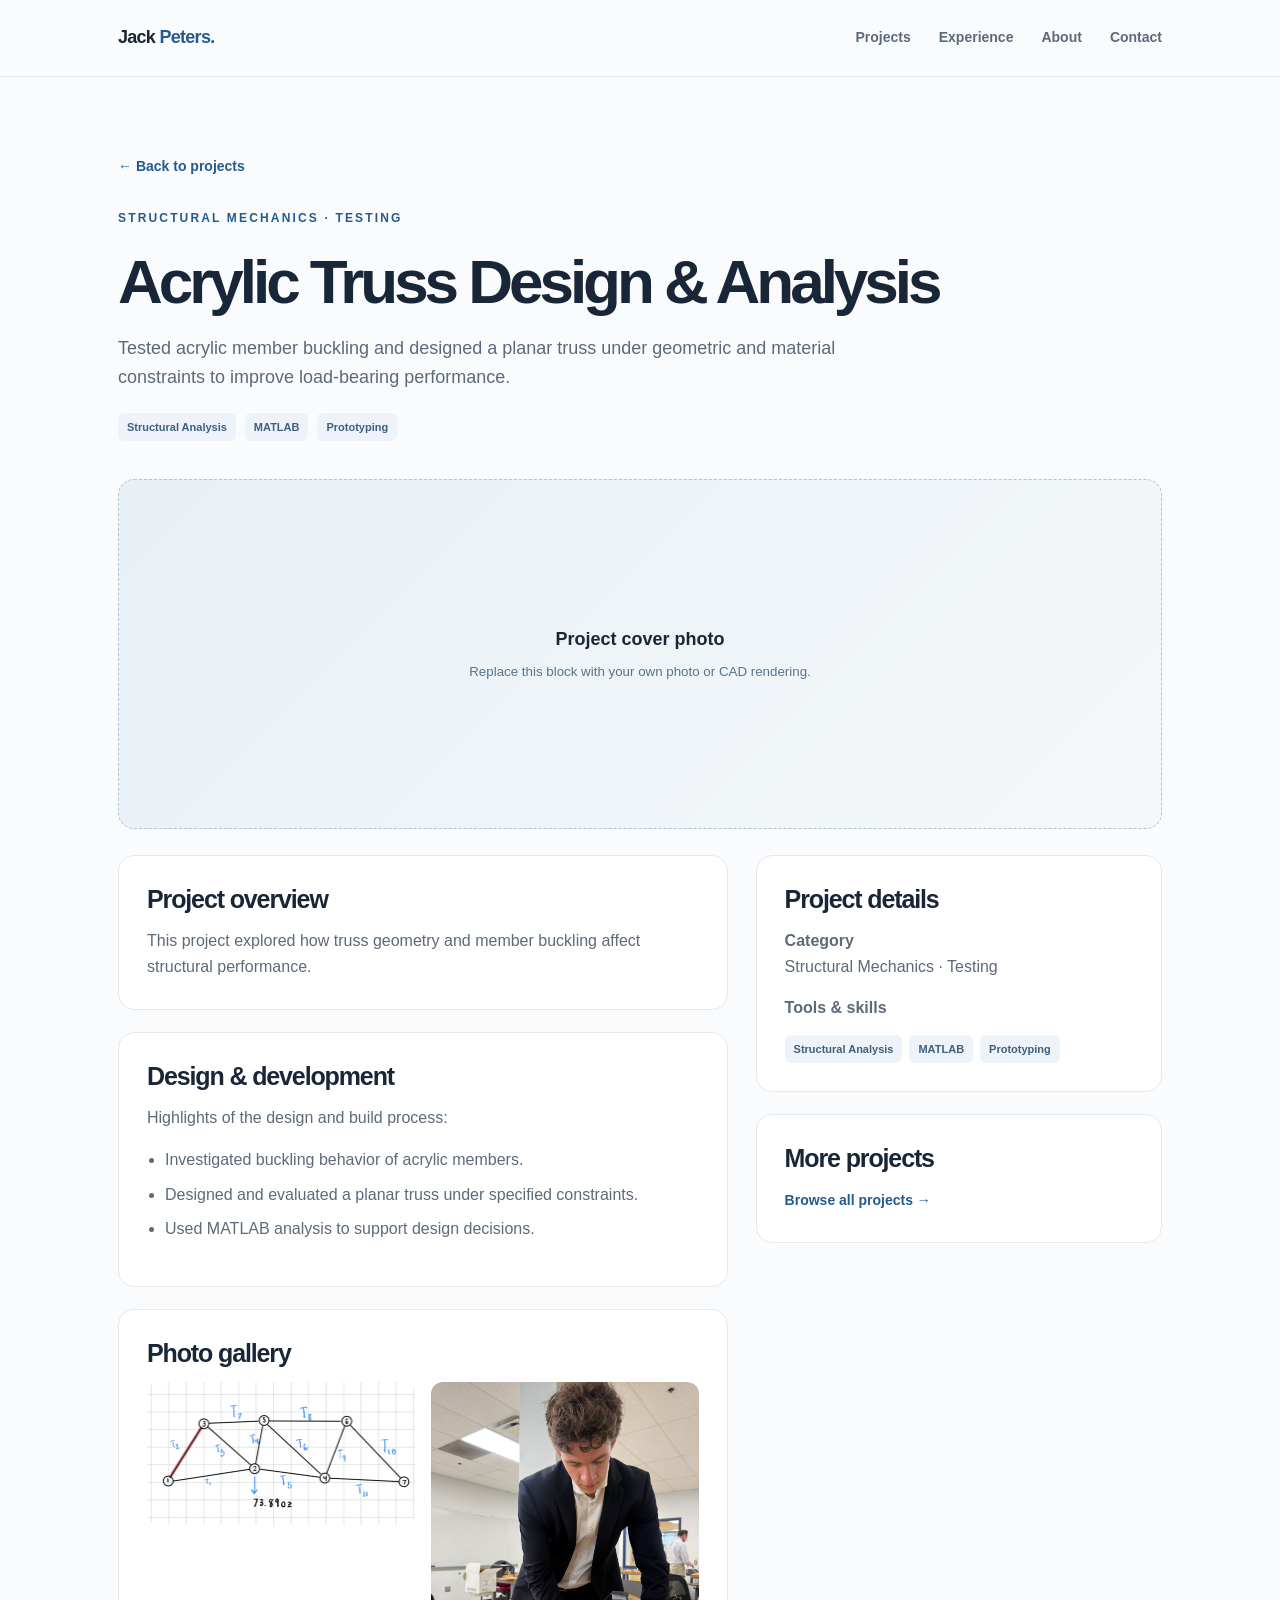
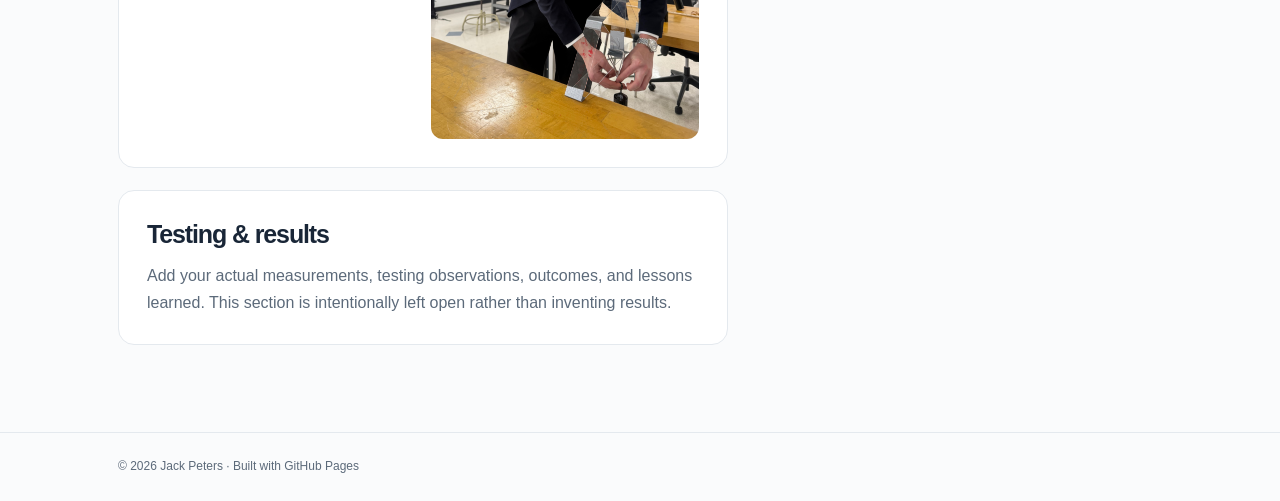
==== commit f380d1da: "Change image source from PNG to JPEG format" ====
--- a/projects/acrylic-truss.html
+++ b/projects/acrylic-truss.html
@@ -146,7 +146,7 @@
 
               <!-- PHOTO 2: TRUSS TESTING -->
               <img
-                src="../images/TRUSS_TESTING.png"
+                src="../images/TRUSS_TESTING.jpeg"
                 alt="Acrylic Truss Testing"
                 loading="lazy"
                 class="expandable-image"
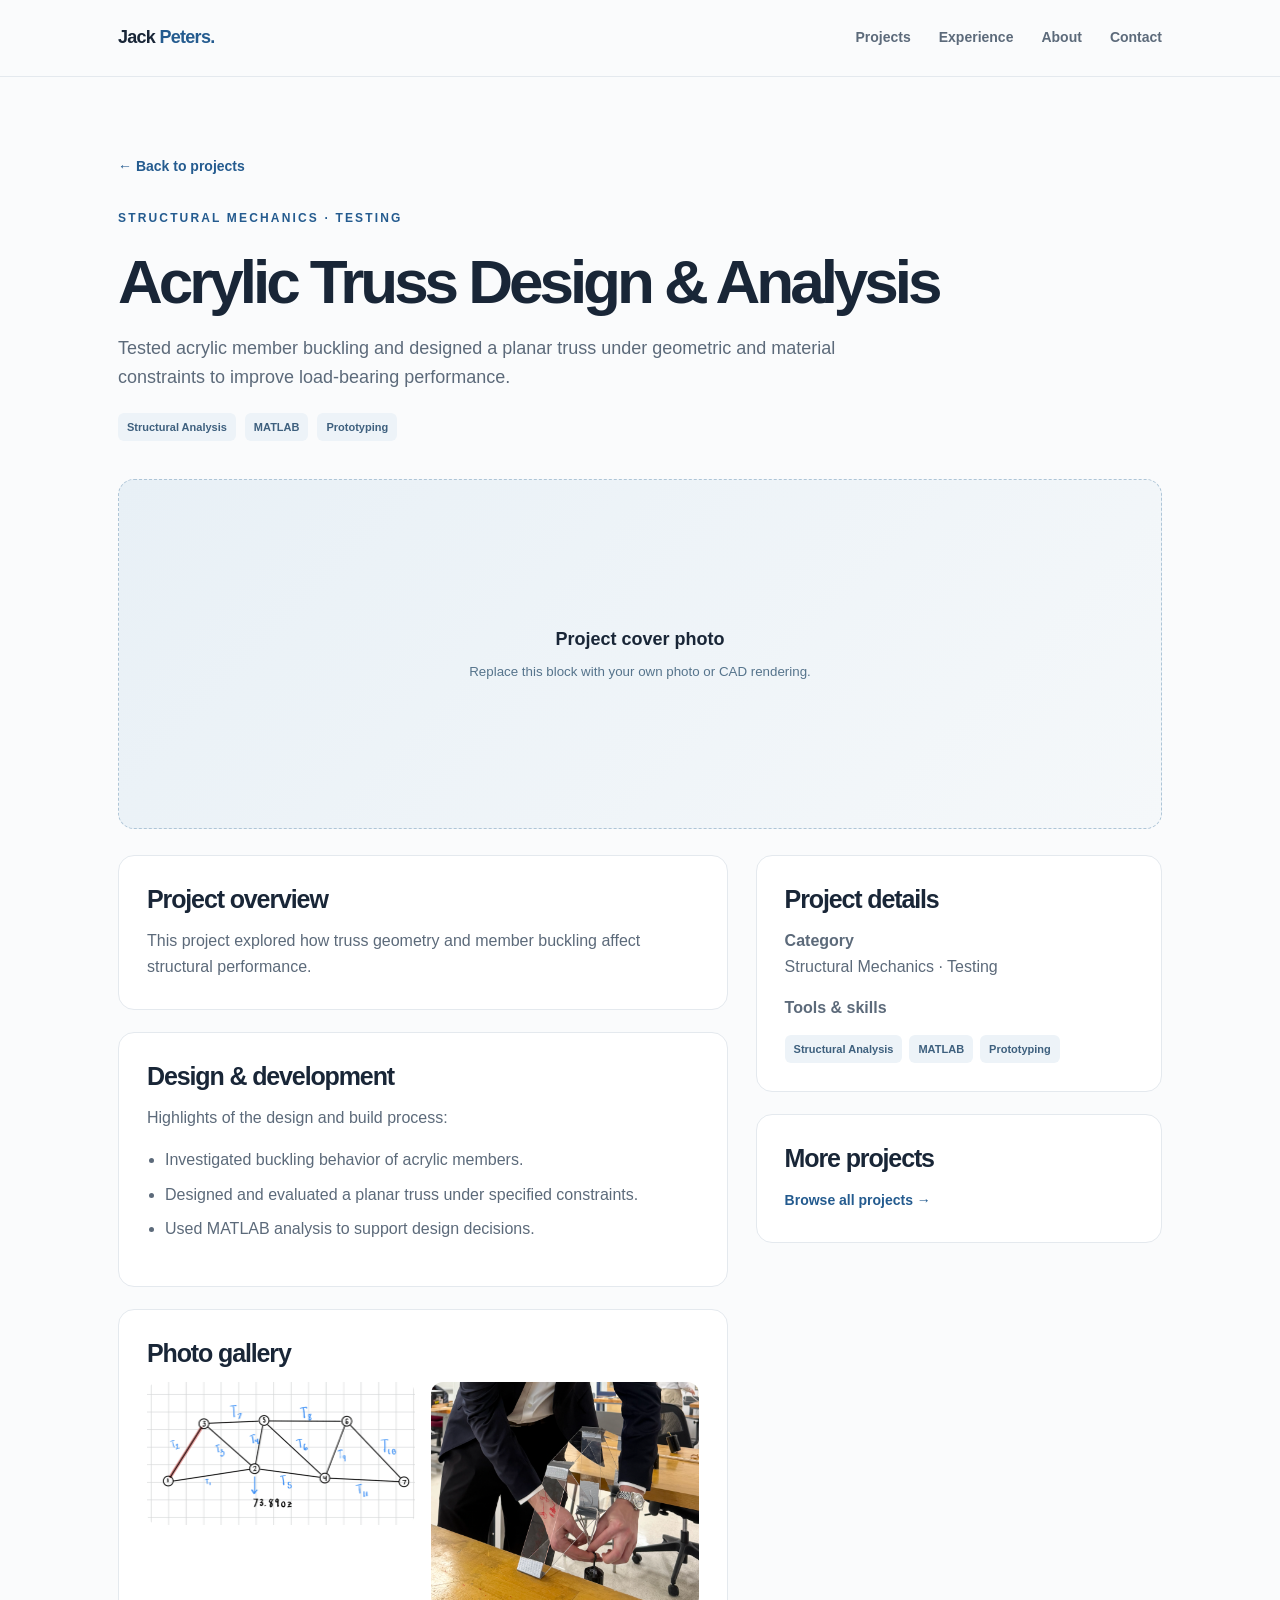
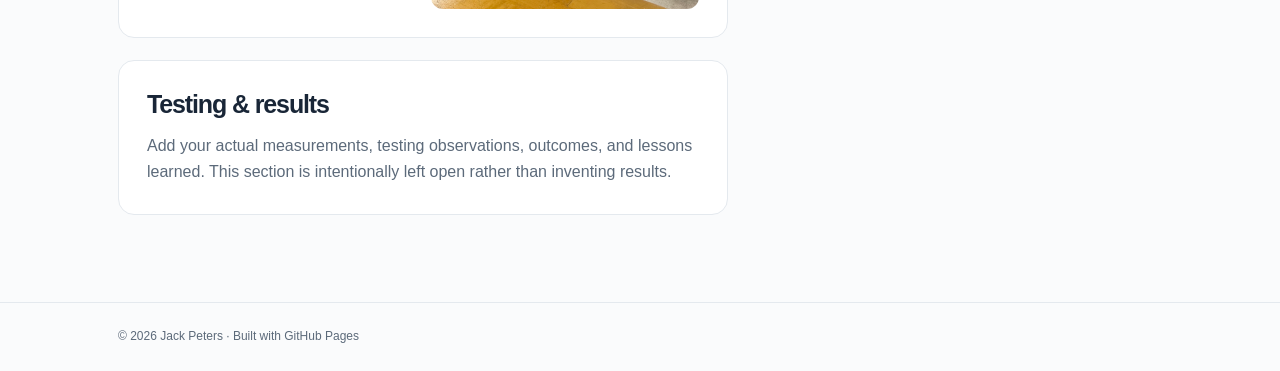
==== commit e0d5b773: "Change image source from JPEG to PNG format" ====
--- a/projects/acrylic-truss.html
+++ b/projects/acrylic-truss.html
@@ -146,7 +146,7 @@
 
               <!-- PHOTO 2: TRUSS TESTING -->
               <img
-                src="../images/TRUSS_TESTING.jpeg"
+                src="../images/TRUSS_TESTING.png"
                 alt="Acrylic Truss Testing"
                 loading="lazy"
                 class="expandable-image"
